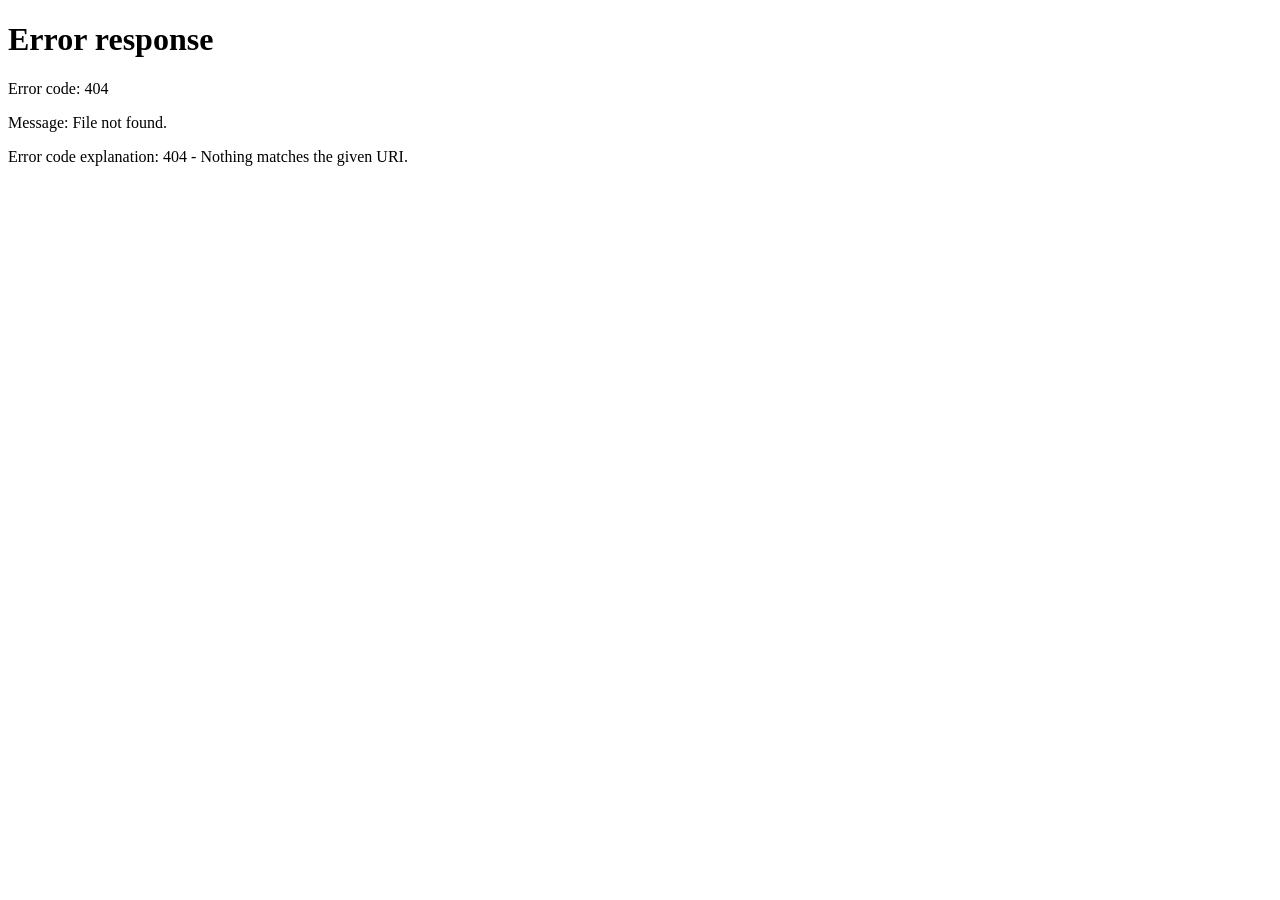
==== index.html @ f500dca0 "Add index.html for Chinese language redirection" ====
<!doctype html>
<html lang="zh-CN">
  <head>
    <meta charset="UTF-8" />
    <meta name="viewport" content="width=device-width, initial-scale=1.0" />
    <meta http-equiv="refresh" content="0;url=./zh/" />
    <title>Compiling Space</title>
  </head>
  <body>
    <p>正在进入 Compiling Space…… <a href="./zh/">点击进入中文版</a></p>
  </body>
</html>
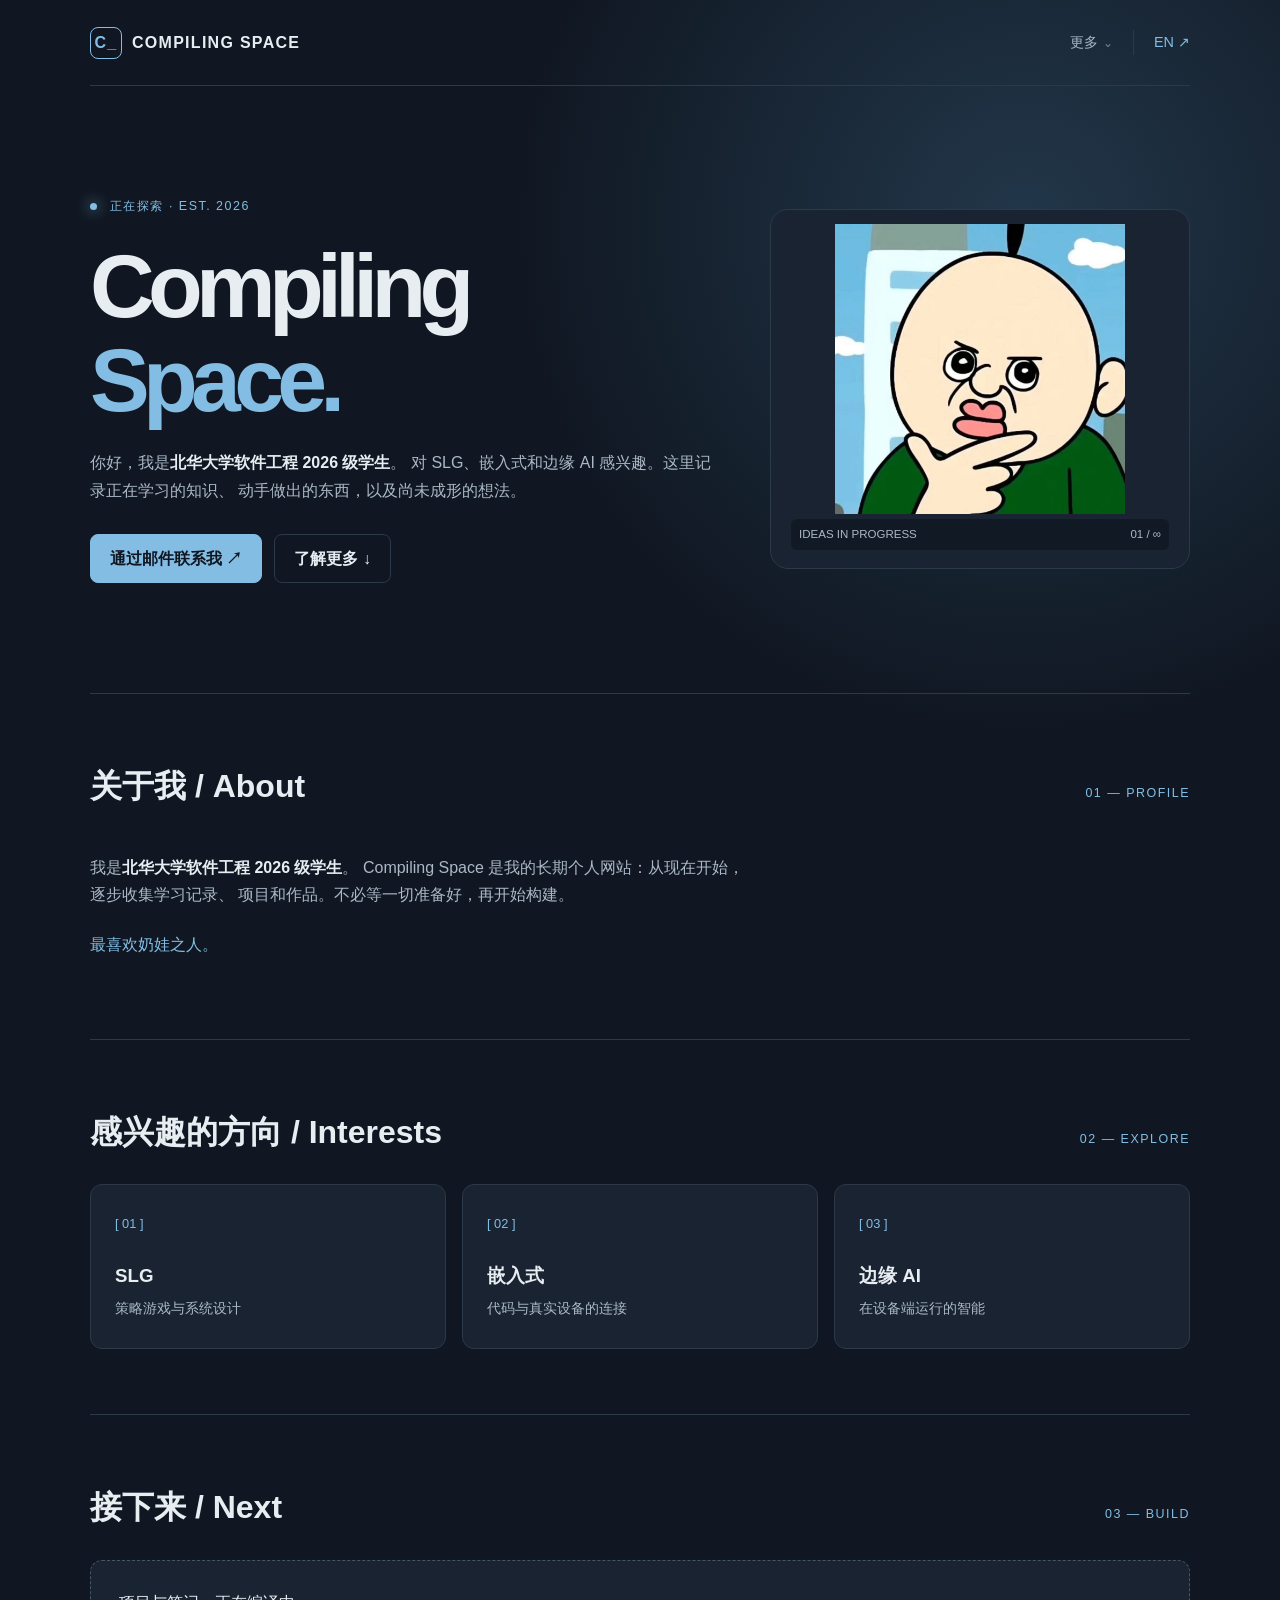
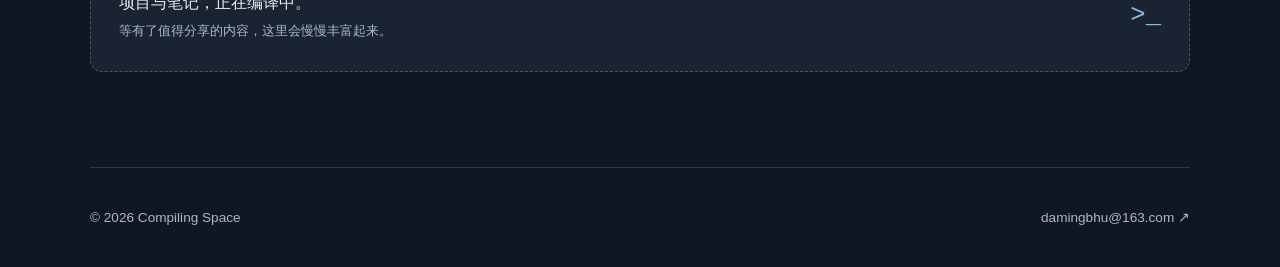
==== commit 00a85c01: "Update index.html" ====
--- a/index.html
+++ b/index.html
@@ -8,5 +8,20 @@
   </head>
   <body>
     <p>正在进入 Compiling Space…… <a href="./zh/">点击进入中文版</a></p>
+    <script>
+  const menu = document.querySelector(".more-menu");
+  const canHover = window.matchMedia("(hover: hover) and (pointer: fine)");
+
+  if (menu) {
+    menu.addEventListener("pointerenter", () => {
+      if (canHover.matches) menu.open = true;
+    });
+
+    menu.addEventListener("pointerleave", () => {
+      if (canHover.matches) menu.open = false;
+    });
+  }
+</script>
+
   </body>
 </html>
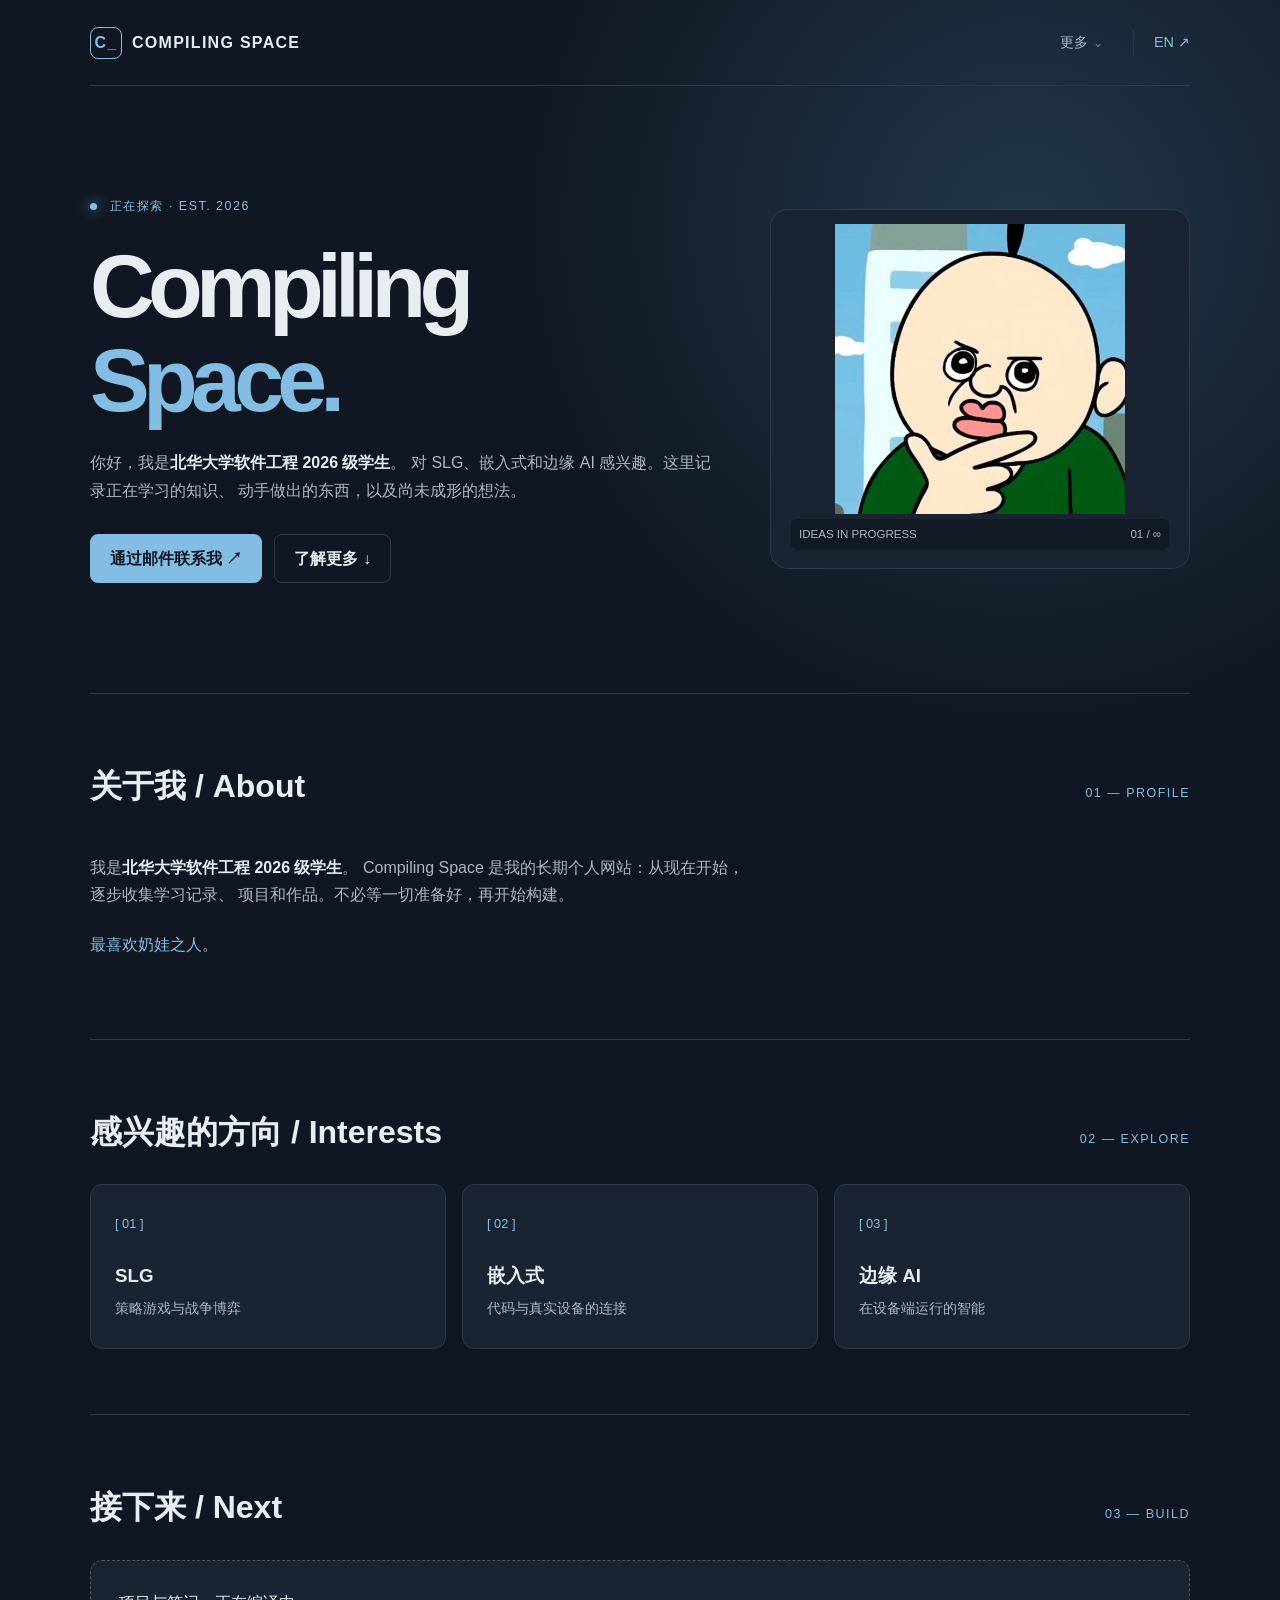
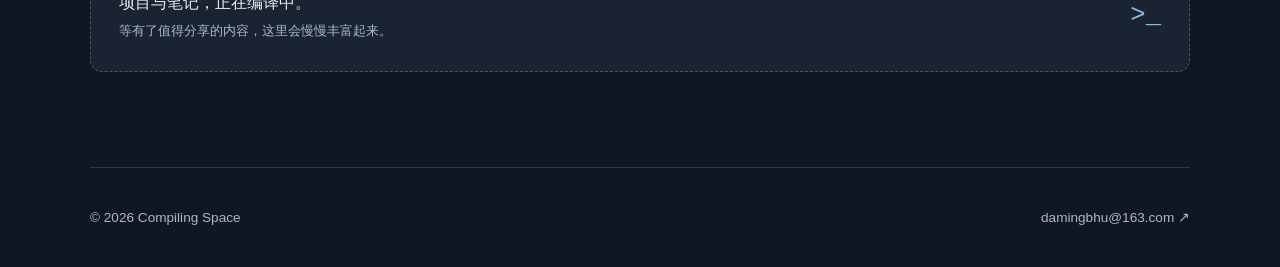
==== commit fb4e4845: "Add responsive more navigation Co-authored-by: Chatbox <chatbox@chatboxai.com>" ====
--- a/index.html
+++ b/index.html
@@ -8,20 +8,5 @@
   </head>
   <body>
     <p>正在进入 Compiling Space…… <a href="./zh/">点击进入中文版</a></p>
-    <script>
-  const menu = document.querySelector(".more-menu");
-  const canHover = window.matchMedia("(hover: hover) and (pointer: fine)");
-
-  if (menu) {
-    menu.addEventListener("pointerenter", () => {
-      if (canHover.matches) menu.open = true;
-    });
-
-    menu.addEventListener("pointerleave", () => {
-      if (canHover.matches) menu.open = false;
-    });
-  }
-</script>
-
   </body>
 </html>
